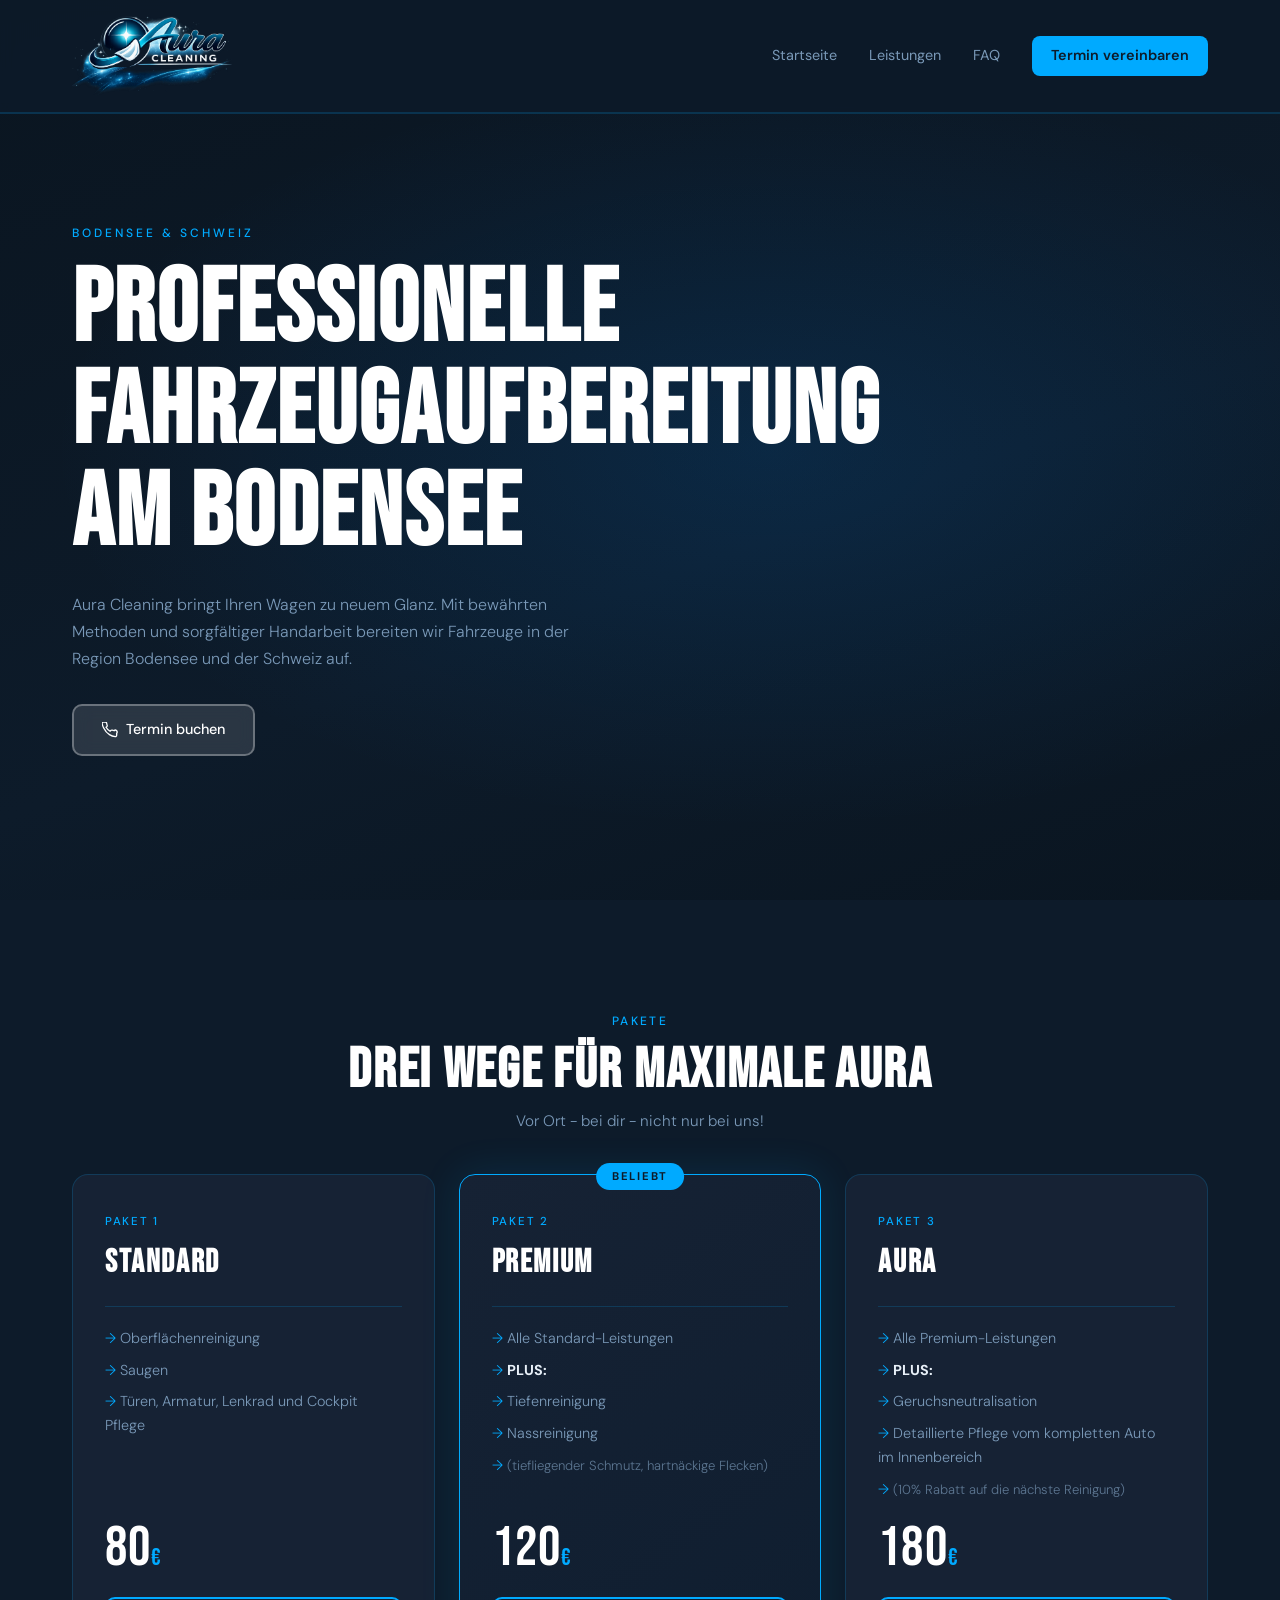
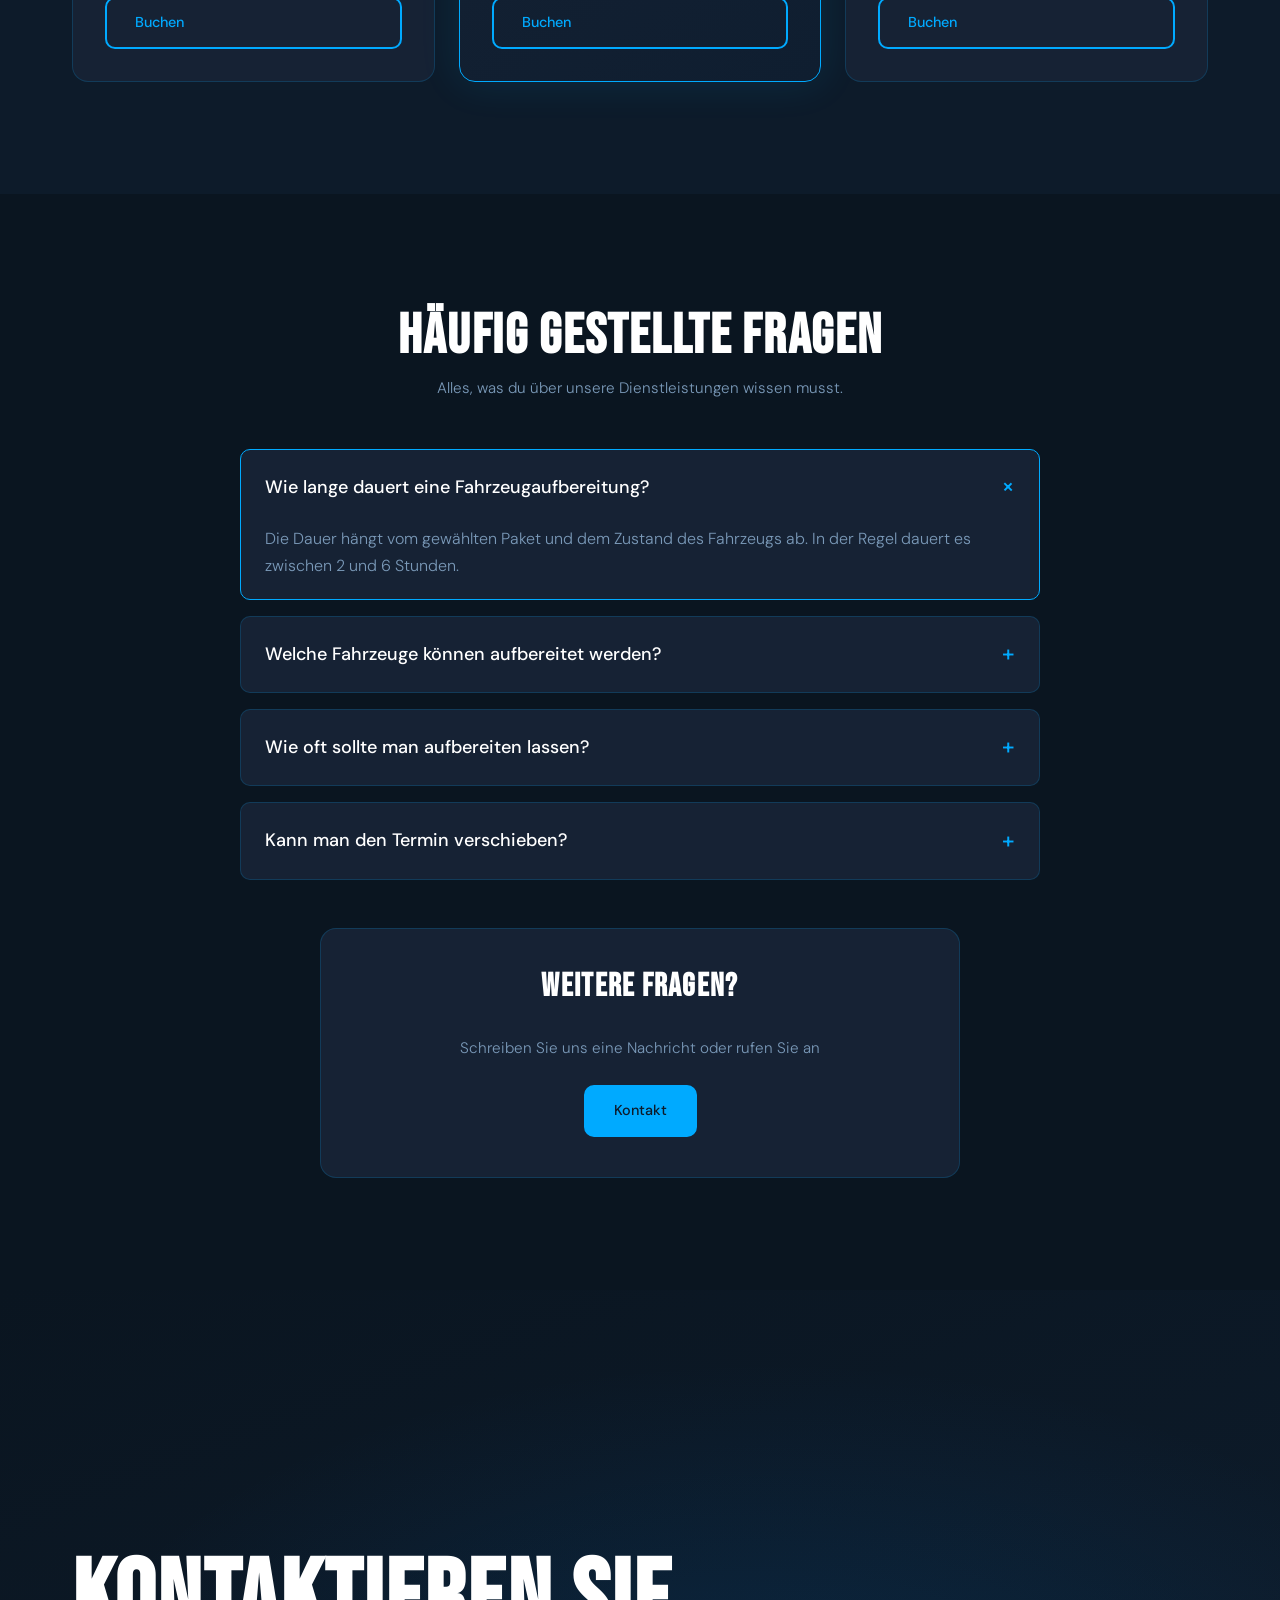
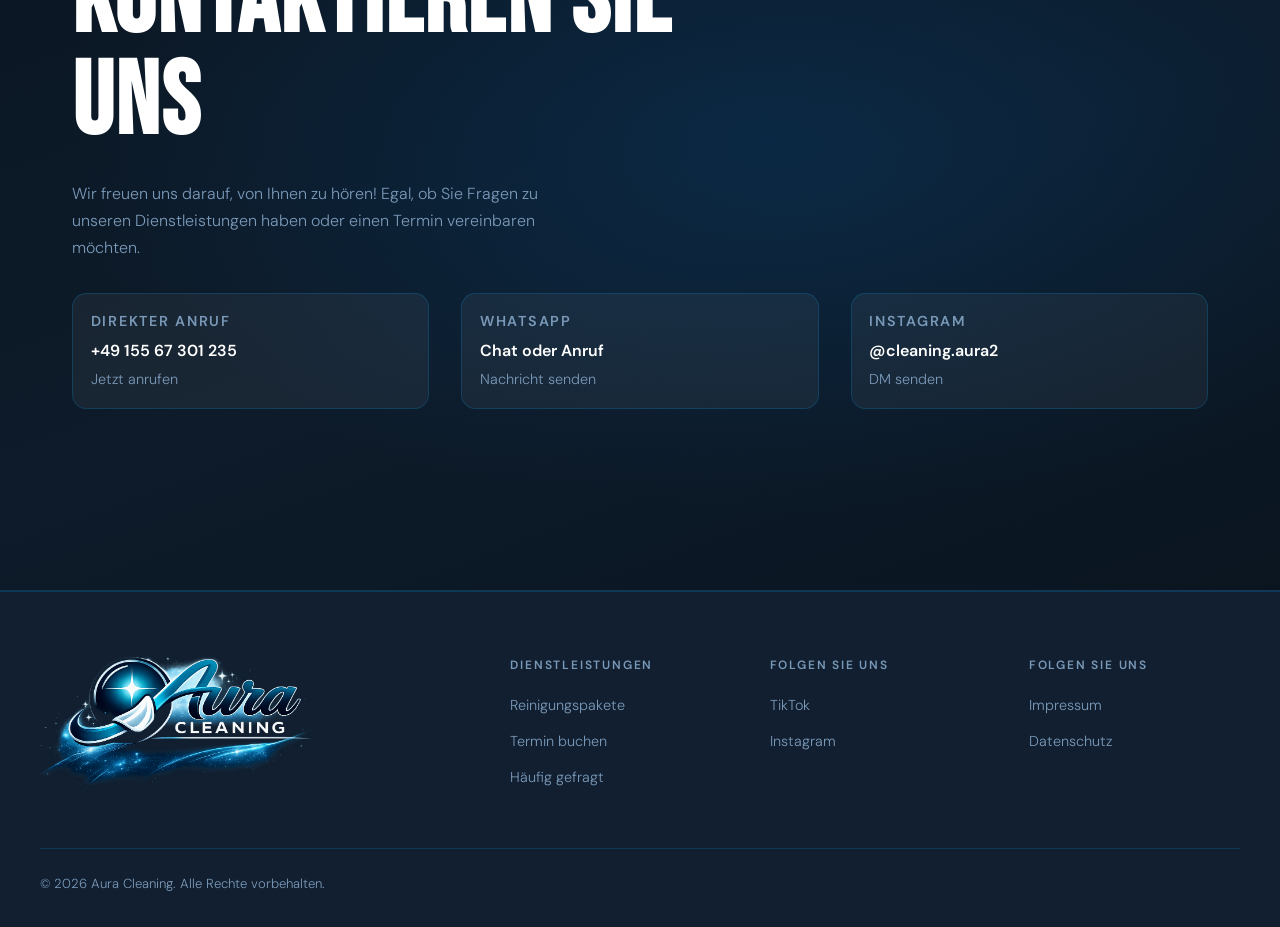
==== projects/AuraCleaning/index.html @ dc8e71f4 "docs: Aura Cleaning als fertiges Projekt unter projects einordnen" ====
<!DOCTYPE html>
<html lang="en">

<head>
    <meta charset="UTF-8">
    <meta name="viewport" content="width=device-width, initial-scale=1.0">
    <title>Aura Cleaning - Fahrzeugaufbereitung am Bodensee</title>
    <link rel="stylesheet" href="styles.css">
    <link href="https://fonts.googleapis.com/css2?family=Bebas+Neue&family=DM+Sans:wght@300;400;500;600&display=swap"
        rel="stylesheet" />
</head>

<body>
    <!-- ───────────── NAVIGATION ───────────── -->
    <header class="nav">
        <div class="nav-inner">
            <a href="index.html" class="nav-logo" aria-label="Zur Startseite">
                <img src="images/auraFinalLogo.png" alt="Aura-logo" class="nav-logo-image">
            </a>
            <div class="nav-menu">
                <input type="checkbox" id="nav-toggle" class="nav-toggle-checkbox"
                    aria-label="Navigation öffnen oder schließen">
                <label for="nav-toggle" class="nav-toggle">
                    <span class="nav-toggle-text">Menü</span>
                    <span class="nav-toggle-icon" aria-hidden="true"></span>
                </label>
                <nav class="nav-links" aria-label="Hauptnavigation">
                    <a href="#home">Startseite</a>
                    <a href="#pakete">Leistungen</a>
                    <a href="#faq">FAQ</a>
                    <!-- CTA = Call to Action -->
                    <a href="#kontaktLinks" class="nav-cta">Termin vereinbaren</a>
                </nav>
            </div>
        </div>
    </header>


    <!-- ───────────── HERO ───────────── -->
    <section class="hero" id="home">
        <div class="hero-content">
            <p class="hero-label">Bodensee &amp; Schweiz</p>
            <h1 class="hero-title">Professionelle<br>Fahrzeugaufbereitung<br>am Bodensee</h1>
            <p class="hero-sub">Aura Cleaning bringt Ihren Wagen zu neuem Glanz. Mit bewährten Methoden und sorgfältiger
                Handarbeit bereiten wir Fahrzeuge in der Region Bodensee und der Schweiz auf.</p>
            <a href="#kontaktLinks" class="btn btn--light">
                <svg width="16" height="16" viewBox="0 0 24 24" fill="none" stroke="currentColor" stroke-width="2">
                    <path
                        d="M22 16.92v3a2 2 0 01-2.18 2 19.79 19.79 0 01-8.63-3.07A19.5 19.5 0 013.07 9.8a19.79 19.79 0 01-3.07-8.67A2 2 0 012 .18h3a2 2 0 012 1.72c.127.96.361 1.903.7 2.81a2 2 0 01-.45 2.11L6.09 7.91a16 16 0 006 6l1.09-1.09a2 2 0 012.11-.45c.907.339 1.85.573 2.81.7A2 2 0 0122 16.92z" />
                </svg>
                Termin buchen</a>
        </div>
    </section>


    <!-- ───────────── PAKETE ───────────── -->
    <section class="pakete" id="pakete">
        <div class="section-label">Pakete</div>
        <h2 class="section-title">Drei Wege für maximale Aura</h2>
        <p class="section-sub">Vor Ort - bei dir - nicht nur bei uns!</p>

        <!-- Pakete Grid -->
        <div class="pakete-grid">

            <!-- Standard Paket -->
            <div class="paket paket-standard">
                <div class="paket-header">
                    <span class="paket-num">Paket 1</span>
                    <h3 class="paket-name">Standard</h3>
                </div>
                <ul class="paket-list">
                    <li>Oberflächenreinigung</li>
                    <li>Saugen</li>
                    <li>Türen, Armatur, Lenkrad und Cockpit Pflege</li>
                </ul>
                <div class="paket-price">80<span>€</span></div>
                <a href="#kontaktLinks" class="btn btn--outline">Buchen</a>
            </div>

            <!-- Premium Paket -->
            <div class="paket paket-premium paket--beliebt">
                <div class="paket-header">
                    <div class="paket-badge">Beliebt</div>
                    <span class="paket-num">Paket 2</span>
                    <h3 class="paket-name">Premium</h3>
                </div>
                <ul class="paket-list">
                    <li>Alle Standard-Leistungen</li>
                    <li><strong>PLUS:</strong></li>
                    <li>Tiefenreinigung</li>
                    <li>Nassreinigung</li>
                    <li><em>(tiefliegender Schmutz, hartnäckige Flecken)</em></li>
                </ul>
                <div class="paket-price">120<span>€</span></div>
                <a href="#kontaktLinks" class="btn btn--outline">Buchen</a>
            </div>

            <!-- Aura Paket -->
            <div class="paket paket-aura">
                <div class="paket-header">
                    <span class="paket-num">Paket 3</span>
                    <h3 class="paket-name">Aura</h3>
                </div>
                <ul class="paket-list">
                    <li>Alle Premium-Leistungen</li>
                    <li><strong>PLUS:</strong></li>
                    <li>Geruchsneutralisation</li>
                    <li>Detaillierte Pflege vom kompletten Auto im Innenbereich</li>
                    <li><em>(10% Rabatt auf die nächste Reinigung)</em></li>
                </ul>
                <div class="paket-price">180<span>€</span></div>
                <a href="#kontaktLinks" class="btn btn--outline">Buchen</a>
            </div>
        </div>
    </section>


    <!-- ───────────── FAQ ───────────── -->
    <section class="faq" id="faq">
        <h2 class="section-title">Häufig gestellte Fragen</h2>
        <p class="section-sub">Alles, was du über unsere Dienstleistungen wissen musst.</p>

        <div class="faq-list">

            <!-- FAQ Items -->
            <details class="faq-item" open>
                <summary class="faq-question">Wie lange dauert eine Fahrzeugaufbereitung?
                    <span class="faq-icon">+</span>
                </summary>
                <p class="faq-answer">Die Dauer hängt vom gewählten Paket und dem Zustand des Fahrzeugs ab. In der Regel
                    dauert es zwischen 2 und 6 Stunden.</p>
            </details>

            <details class="faq-item">
                <summary class="faq-question">Welche Fahrzeuge können aufbereitet werden?
                    <span class="faq-icon">+</span>
                </summary>
                <p class="faq-answer">Aura Cleaning kann alle Arten von Fahrzeugen aufbereiten, darunter Pkw, SUVs und
                    leichten Transportern. Egal ob neu oder alt, jedes Fahrzeug wird mit gleicher Sorgfalt behandelt.
                </p>
            </details>

            <details class="faq-item">
                <summary class="faq-question">Wie oft sollte man aufbereiten lassen?
                    <span class="faq-icon">+</span>
                </summary>
                <p class="faq-answer">Das hängt von der Nutzung und den Umweltbedingungen ab. Viele Kunden lassen ihr
                    Fahrzeug einmal im Jahr aufbereiten. Wir beraten Sie gerne.</p>
            </details>

            <details class="faq-item">
                <summary class="faq-question">Kann man den Termin verschieben?
                    <span class="faq-icon">+</span>
                </summary>
                <p class="faq-answer">Ja, Sie können den Termin bis zu 48 Stunden vorher verschieben. Bitte kontaktieren
                    Sie uns rechtzeitig, um gemeinsam einen neuen Termin zu vereinbaren.</p>
            </details>
        </div>


        <!-- ───────────── Fragen ───────────── -->
        <div class="faq-contact" id="Fragen">
            <h3 class="section-title">Weitere Fragen? </h3>
            <p class="section-sub">Schreiben Sie uns eine Nachricht oder rufen Sie an</p>
            <a href="#kontaktLinks" class="btn btn--primary">Kontakt</a>
        </div>
    </section>



    <!-- ───────────── Kontakt ───────────── -->
    <section class="hero" id="kontaktLinks">
        <div class="hero-content">
            <h1 class="hero-title">Kontaktieren Sie uns</h1>
            <p class="hero-sub">Wir freuen uns darauf, von Ihnen zu hören! Egal, ob Sie Fragen zu unseren
                Dienstleistungen haben oder einen Termin vereinbaren möchten.</p>

            <div class="kontakt-links">
                <a href="tel:+4915567301235" class="kontakt-link-card">
                    <span class="kontakt-link-label">Direkter Anruf</span>
                    <strong>+49 155 67 301 235 </strong>
                    <span>Jetzt anrufen</span>
                </a>

                <a href="https://wa.me/4915567301235?text=Hallo,%20ich%20interessiere%20mich%20für%20eine%20Aufbereitung"
                    class="kontakt-link-card" target="_blank" rel="noopener noreferrer">
                    <span class="kontakt-link-label">WhatsApp</span>
                    <strong>Chat oder Anruf</strong>
                    <span>Nachricht senden</span>
                </a>

                <a href="https://www.instagram.com/cleaning.aura2/" class="kontakt-link-card" target="_blank"
                    rel="noopener noreferrer">
                    <span class="kontakt-link-label">Instagram</span>
                    <strong>@cleaning.aura2</strong>
                    <span>DM senden</span>
                </a>
            </div>
        </div>
    </section>




    <!-- ───────────── FOOTER ───────────── -->
    <footer class="footer">
        <div class="footer-content">

            <div class="footer-logo">
                <a href="index.html" class="nav-logo" aria-label="Zur Startseite">
                    <img src="images/auraFinalLogo.png" alt="Aura-logo" class="footer-logo-image">
                </a>
            </div>

            <div class="footer-column">
                <h4>Dienstleistungen</h4>
                <ul>
                    <li><a href="index.html#pakete">Reinigungspakete</a></li>
                    <li><a href="#kontaktLinks">Termin buchen</a></li>
                    <li><a href="index.html#faq">Häufig gefragt</a></li>
                </ul>
            </div>

            <div class="footer-column">
                <h4>Folgen Sie uns</h4>
                <ul>
                    <li><a href="https://www.tiktok.com/@cleaning.aura" target="_blank"
                            rel="noopener noreferrer">TikTok</a>
                    </li>
                    <li><a href="https://www.instagram.com/cleaning.aura2/" target="_blank"
                            rel="noopener noreferrer">Instagram</a></li>
                </ul>
            </div>

            <div class="footer-column">
                <h4>Folgen Sie uns</h4>
                <ul>
                    <li><a href="impressum.html">Impressum</a>
                    </li>
                    <li><a href="datenschutz.html">Datenschutz</a>
                    </li>
                </ul>
            </div>


        </div>
        <div class="footer-bottom">
            <p>&copy; 2026 Aura Cleaning. Alle Rechte vorbehalten.</p>
        </div>

    </footer>
</body>

</html>
---- projects/AuraCleaning/styles.css ----
/* -------- Variablen -------- */
/* - "--" steht für "Custom Property" */
:root {
    --bg: #0d1b2a;
    --bg-2: #111f30;
    --bg-3: #0a1520;
    --surface: #162234;
    --border: rgba(0, 170, 255, 0.18);
    --accent: #00aaff;
    --accent-2: #0077cc;
    --text: #e8f0f8;
    --text-muted: #7a99b8;
    --white: #ffffff;
    --font-disp: 'Bebas Neue', sans-serif;
    --font-body: 'DM Sans', sans-serif;
    --radius: 10px;
    --transition: 0.25s ease;
}



/* -------- Reset -------- */
/* entfernt browserinterne Standardformatierungen für einheitliche Darstellung */
*,
*::before,
*::after {
    box-sizing: border-box;
    margin: 0;
    padding: 0;
}

/* Smooth Scroll bei Anchor-Links */
html {
    scroll-behavior: smooth;
}

body {
    font-family: var(--font-body);
    background-color: var(--bg);
    color: var(--text);
    font-weight: 300;
    line-height: 1.65;
    -webkit-font-smoothing: antialiased;
}

/* Links sehen normal aus */
a {
    color: inherit;
    text-decoration: none;
}

/* Listen ohne Aufzählungszeichen */
ul {
    list-style: none;
}



/* -------- Shared Helpers -------- */
.section-label {
    font-family: var(--font-body);
    font-size: 0.75rem;
    font-weight: 500;
    letter-spacing: 0.2em;
    text-transform: uppercase;
    color: var(--accent);
    text-align: center;
    margin-bottom: 0.5rem;
}

.section-title {
    font-family: var(--font-disp);
    font-size: clamp(2rem, 5vw, 3.5rem);
    letter-spacing: 0.03em;
    text-align: center;
    color: var(--white);
    line-height: 1.1;
}

.section-sub {
    text-align: center;
    color: var(--text-muted);
    margin-top: 0.5rem;
    font-size: 0.95rem;
}

/* ─── Buttons ─── */
.btn {
    display: inline-flex;
    align-items: center;
    gap: 0.5rem;
    padding: 0.75rem 1.75rem;
    border-radius: var(--radius);
    font-family: var(--font-body);
    font-size: 0.9rem;
    font-weight: 500;
    cursor: pointer;
    transition: all var(--transition);
    border: 2px solid transparent;
}

.btn--primary {
    background: var(--accent);
    color: var(--bg);
    border-color: var(--accent);
}

.btn--primary:hover {
    background: #33bbff;
    border-color: #33bbff;
    transform: translateY(-2px);
    box-shadow: 0 8px 24px rgba(0, 170, 255, 0.3);
}

.btn--outline {
    background: transparent;
    color: var(--accent);
    border-color: var(--accent);
}

.btn--outline:hover {
    background: rgba(0, 170, 255, 0.1);
    transform: translateY(-2px);
}

.btn--light {
    background: rgba(255, 255, 255, 0.12);
    color: var(--white);
    border-color: rgba(255, 255, 255, 0.3);
    backdrop-filter: blur(8px);
}

.btn--light:hover {
    background: rgba(255, 255, 255, 0.22);
    transform: translateY(-2px);
}

/* Logo */
.nav-logo {
    display: inline-block;
    /* verhindert unnötig große Fläche */
    padding: 0;
    /* entfernt extra Klickbereich */
    margin: 0;
}

.nav-logo-image {
    height: 5rem;
    width: auto;
    display: block;
    margin: 0;
    padding: 0;
}

/* ─── Navigation ─── */
.nav {
    position: fixed;
    top: 0;
    left: 0;
    right: 0;
    z-index: 100;
    background: rgba(13, 27, 42, 0.85);
    backdrop-filter: blur(0.35rem);
    border-bottom: 0.125rem solid var(--border);
}

.nav-inner {
    max-width: 75rem;
    margin: 0 auto;
    padding: 1rem 2rem;
    display: flex;
    align-items: center;
    justify-content: space-between;
}



/* Navigation - Dropdown Menü */
.nav-menu {
    position: relative;
}

.nav-toggle-checkbox {
    position: absolute;
    opacity: 0;
    pointer-events: none;
}

.nav-toggle {
    display: none;
    align-items: center;
    gap: 0.75rem;
    list-style: none;
    cursor: pointer;
    user-select: none;
    color: var(--white);
    padding: 0.65rem 0.9rem;
    border: 1px solid var(--border);
    border-radius: 0.6rem;
    background: rgba(255, 255, 255, 0.04);
}

.nav-toggle-icon {
    width: 1.1rem;
    height: 0.8rem;
    display: inline-block;
    position: relative;
}

.nav-toggle-icon::before,
.nav-toggle-icon::after {
    content: "";
    position: absolute;
    left: 0;
    width: 100%;
    height: 2px;
    background: currentColor;
    border-radius: 999px;
    transition: transform var(--transition), top var(--transition), bottom var(--transition), opacity var(--transition);
}

.nav-toggle-icon::before {
    top: 0;
}

.nav-toggle-icon::after {
    bottom: 0;
}

.nav-toggle-checkbox:checked+.nav-toggle .nav-toggle-icon::before {
    top: 50%;
    transform: translateY(-50%) rotate(45deg);
}

.nav-toggle-checkbox:checked+.nav-toggle .nav-toggle-icon::after {
    bottom: auto;
    top: 50%;
    transform: translateY(-50%) rotate(-45deg);
}

.nav-links {
    display: flex;
    align-items: center;
    gap: 2rem;
}

.nav-links a {
    font-size: 0.9rem;
    font-weight: 400;
    color: var(--text-muted);
    transition: color var(--transition);
}

.nav-links a:hover {
    color: var(--white);
}

/* Call-to-Action Button in der Navigation */
/* !important überschreibt andere Styles */
.nav-cta {
    background: var(--accent) !important;
    color: var(--bg) !important;
    padding: 0.5rem 1.2rem;
    border-radius: 0.5rem;
    font-weight: 600 !important;
}

.nav-cta:hover {
    background: #33bbff !important;
    transform: translateY(-1px);
}



/* ─── Hero ─── */
.hero {
    position: relative;
    min-height: 100vh;
    display: flex;
    align-items: center;
    overflow: hidden;
    padding-top: 80px;
    background: radial-gradient(ellipse 80% 60% at 60% 50%, rgba(0, 120, 220, 0.15) 0%, transparent 70%),
        linear-gradient(160deg, #0a1520 0%, #0d1b2a 60%, #0a1520 100%);
}

/* z-Index steuert die Tiefe/Layout */
.hero-content {
    position: relative;
    z-index: 2;
    max-width: 75rem;
    margin: 0 auto;
    padding: 4rem 2rem;
    width: 100%;
}

.hero-label {
    font-size: 0.75rem;
    font-weight: 500;
    letter-spacing: 0.25em;
    text-transform: uppercase;
    color: var(--accent);
    margin-bottom: 1rem;
}

.hero-title {
    font-family: var(--font-disp);
    font-size: clamp(3rem, 8vw, 6.5rem);
    letter-spacing: 0.02em;
    line-height: 1;
    color: var(--white);
    margin-bottom: 1.5rem;
    max-width: 700px;
    animation: fadeUp 0.8s ease both;
}

.hero-sub {
    max-width: 520px;
    color: var(--text-muted);
    font-size: 1rem;
    line-height: 1.7;
    margin-bottom: 2rem;
    animation: fadeUp 0.8s 0.15s ease both;
}

.hero-content .btn {
    animation: fadeUp 0.8s 0.3s ease both;
}


/* Kontakt Section */
.kontakt-links {
    margin-top: 2rem;
    display: grid;
    grid-template-columns: repeat(3, minmax(0, 1fr));
    gap: 2rem;
    max-width: 75rem;
    margin: 0 auto;
}

.kontakt-link-card {
    background: rgba(255, 255, 255, 0.05);
    border: 1px solid var(--border);
    border-radius: 0.9rem;
    padding: 1rem 1.1rem;
    display: flex;
    flex-direction: column;
    gap: 0.25rem;
    transition: transform var(--transition), border-color var(--transition), background var(--transition);
}

.kontakt-link-card:hover {
    transform: translateY(-2px);
    border-color: rgba(0, 170, 255, 0.45);
    background: rgba(0, 170, 255, 0.08);
}

.kontakt-link-label {
    font-size: 0.72rem;
    letter-spacing: 0.12em;
    text-transform: uppercase;
    color: var(--accent);
    font-weight: 600;
}

.kontakt-link-card strong {
    color: var(--white);
    font-size: 1rem;
    font-weight: 600;
}

.kontakt-link-card span {
    color: var(--text-muted);
    font-size: 0.9rem;
}

/* Animationen */
@keyframes fadeUp {
    from {
        opacity: 0;
        transform: translateY(24px);
    }

    to {
        opacity: 1;
        transform: translateY(0);
    }
}

/* ─── Pakete ─── */
.pakete {
    padding: 7rem 2rem;
    max-width: 75rem;
    margin: 0 auto;
}

.pakete .section-sub {
    margin-bottom: 2.5rem;
}

.pakete-grid {
    display: grid;
    grid-template-columns: repeat(auto-fit, minmax(16rem, 1fr));
    gap: 1.5rem;
}

.paket {
    background: var(--surface);
    border: 1px solid var(--border);
    border-radius: 16px;
    padding: 2rem;
    display: flex;
    flex-direction: column;
    gap: 1.25rem;
    position: relative;
    transition: transform var(--transition), box-shadow var(--transition);
}

.paket:hover {
    transform: translateY(-6px);
    box-shadow: 0 20px 48px rgba(0, 0, 0, 0.3);
}

.paket--beliebt {
    border-color: var(--accent);
    background: linear-gradient(145deg, #162234, #0f1e30);
    box-shadow: 0 0 40px rgba(0, 170, 255, 0.12);
}


/* Schauen ob nötig */
.paket-badge {
    position: absolute;
    top: -12px;
    left: 50%;
    transform: translateX(-50%);
    background: var(--accent);
    color: var(--bg);
    font-size: 0.7rem;
    font-weight: 700;
    letter-spacing: 0.15em;
    text-transform: uppercase;
    padding: 0.25rem 1rem;
    border-radius: 20px;
}

.paket-header {
    border-bottom: 1px solid var(--border);
    padding-bottom: 1rem;
}

.paket-num {
    font-size: 0.72rem;
    font-weight: 500;
    letter-spacing: 0.15em;
    text-transform: uppercase;
    color: var(--accent);
}

.paket-name {
    font-family: var(--font-disp);
    font-size: 2rem;
    letter-spacing: 0.05em;
    color: var(--white);
    margin-top: 0.2rem;
}

.paket-list {
    flex: 1;
    display: flex;
    flex-direction: column;
    gap: 0.5rem;
    font-size: 0.9rem;
    color: var(--text-muted);
}

/* Pfeil statt Punkt */
.paket-list li::before {
    content: '→ ';
    color: var(--accent);
    font-size: 1em;
}

/* strong markierte Wörter dick */
.paket-list strong {
    color: var(--text);
}

/* em markierte Wörter kursiv */
.paket-list em {
    font-size: 0.82rem;
    opacity: 0.7;
    font-style: normal;
}

/* Der Preis */
.paket-price {
    font-family: var(--font-disp);
    font-size: 3.5rem;
    letter-spacing: 0.02em;
    color: var(--white);
    line-height: 1;
}

/* klein neben dem Preis */
.paket-price span {
    font-size: 1.5rem;
    color: var(--accent);
}




/* ─── FAQ ─── */
.faq {
    background: var(--bg-3);
    padding: 7rem 2rem;
}

.faq .section-title,
.faq .section-sub {
    margin-bottom: 0;
}

.faq-list {
    max-width: 50rem;
    margin: 3rem auto 0;
    display: flex;
    flex-direction: column;
    gap: 1rem;
}

.faq-item {
    background: var(--surface);
    border: 0.11rem solid var(--border);
    border-radius: var(--radius);
    overflow: hidden;
    transition: border-color var(--transition);
}

.faq-item[open][open] {
    border-color: var(--accent);
}

.faq-question {
    display: flex;
    justify-content: space-between;
    align-items: center;
    padding: 1.2rem 1.5rem;
    cursor: pointer;
    list-style: none;
    font-weight: 500;
    color: var(--white);
    font-size: 1.125rem;
    transition: color var(--transition);
    user-select: none;
}

.faq-question:hover {
    color: var(--accent);
}

.faq-icon {
    font-size: 1.4rem;
    color: var(--accent);
    transition: transform var(--transition);
    flex-shrink: 0;
    margin-left: 1rem;
}

.faq-item[open] .faq-icon {
    transform: rotate(45deg);
}

.faq-answer {
    padding: 0 1.5rem 1.2rem;
    color: var(--text-muted);
    font-size: 1rem;
    line-height: 1.7;
}

.faq-contact {
    max-width: 40rem;
    margin: 3rem auto 0;
    background: var(--surface);
    border: 1px solid var(--border);
    border-radius: 16px;
    padding: 2.5rem;
    text-align: center;
}

.faq-contact h3 {
    font-family: var(--font-disp);
    font-size: 2rem;
    letter-spacing: 0.04em;
    color: var(--white);
    margin-bottom: 0.5rem;
}

.faq-contact p {
    color: var(--text-muted);
    padding: 1.5rem;
    margin-bottom: 1.5rem;
    font-size: 0.95rem;
}

/* ─── Footer ─── */
.footer {
    background: var(--bg-2);
    border-top: 0.125rem solid var(--border);
    padding: 4rem 2rem 2rem;
}

.footer-content {
    left: 100%;
    max-width: 75rem;
    margin: 0 auto;
    display: grid;
    grid-template-columns: 2fr 1fr 1fr 1fr;
    gap: 3rem;
    padding-bottom: 3rem;
    border-bottom: 1px solid var(--border);
}

.footer-column h4 {
    font-family: var(--font-body);
    font-size: 0.75rem;
    font-weight: 600;
    letter-spacing: 0.15em;
    text-transform: uppercase;
    color: var(--text-muted);
    margin-bottom: 1rem;
}

.footer-column ul {
    display: flex;
    flex-direction: column;
    gap: 0.6rem;
}

.footer-column ul a {
    font-size: 0.9rem;
    color: var(--text-muted);
    transition: color var(--transition);
}

.footer-column ul a:hover {
    color: var(--accent);
}

.footer-logo-image {
    height: 8.5rem;
    width: auto;
    display: block;
    margin: 0;
    padding: 0;
}

.footer-bottom {
    max-width: 75rem;
    margin: 1.5rem auto 0;
    display: flex;
    justify-content: space-between;
    align-items: center;
    flex-wrap: wrap;
    gap: 1rem;
}

.footer-bottom p {
    font-size: 0.82rem;
    color: var(--text-muted);
}

/* ─── Responsive ─── */
@media (max-width: 1024px) {
    .pakete-grid {
        grid-template-columns: 1fr;
        max-width: 460px;
        margin-left: auto;
        margin-right: auto;
    }

    .footer-content {
        grid-template-columns: 1fr 1fr;
    }
}

@media (max-width: 768px) {
    .nav-menu {
        margin-left: auto;
    }

    .nav-toggle {
        display: inline-flex;
    }

    .nav-links {
        display: none;
        position: absolute;
        top: calc(100% + 0.75rem);
        right: 0;
        flex-direction: column;
        align-items: stretch;
        gap: 0;
        min-width: min(18rem, calc(100vw - 2rem));
        padding: 0.75rem;
        border: 1px solid var(--border);
        border-radius: 0.9rem;
        background: rgba(13, 27, 42, 0.98);
        box-shadow: 0 20px 40px rgba(0, 0, 0, 0.28);
    }

    .nav-toggle-checkbox:checked~.nav-links {
        display: flex;
    }

    .nav-links a {
        padding: 0.8rem 0.9rem;
        border-radius: 0.55rem;
    }

    .nav-links a:hover {
        background: rgba(255, 255, 255, 0.05);
    }

    .hero-title {
        font-size: clamp(2.5rem, 12vw, 4rem);
    }

    /* kontakt.html */
    .kontakt-links {
        grid-template-columns: 1fr;
    }

    .footer-content {
        grid-template-columns: 1fr;
        gap: 2rem;
    }

    .footer-bottom {
        flex-direction: column;
        align-items: flex-start;
    }
}

@media (max-width: 480px) {

    .pakete,
    .faq {
        padding: 4rem 1.25rem;
    }

    .pakete .section-sub {
        margin-bottom: 2rem;
    }

    .paket {
        padding: 1.5rem;
    }
}
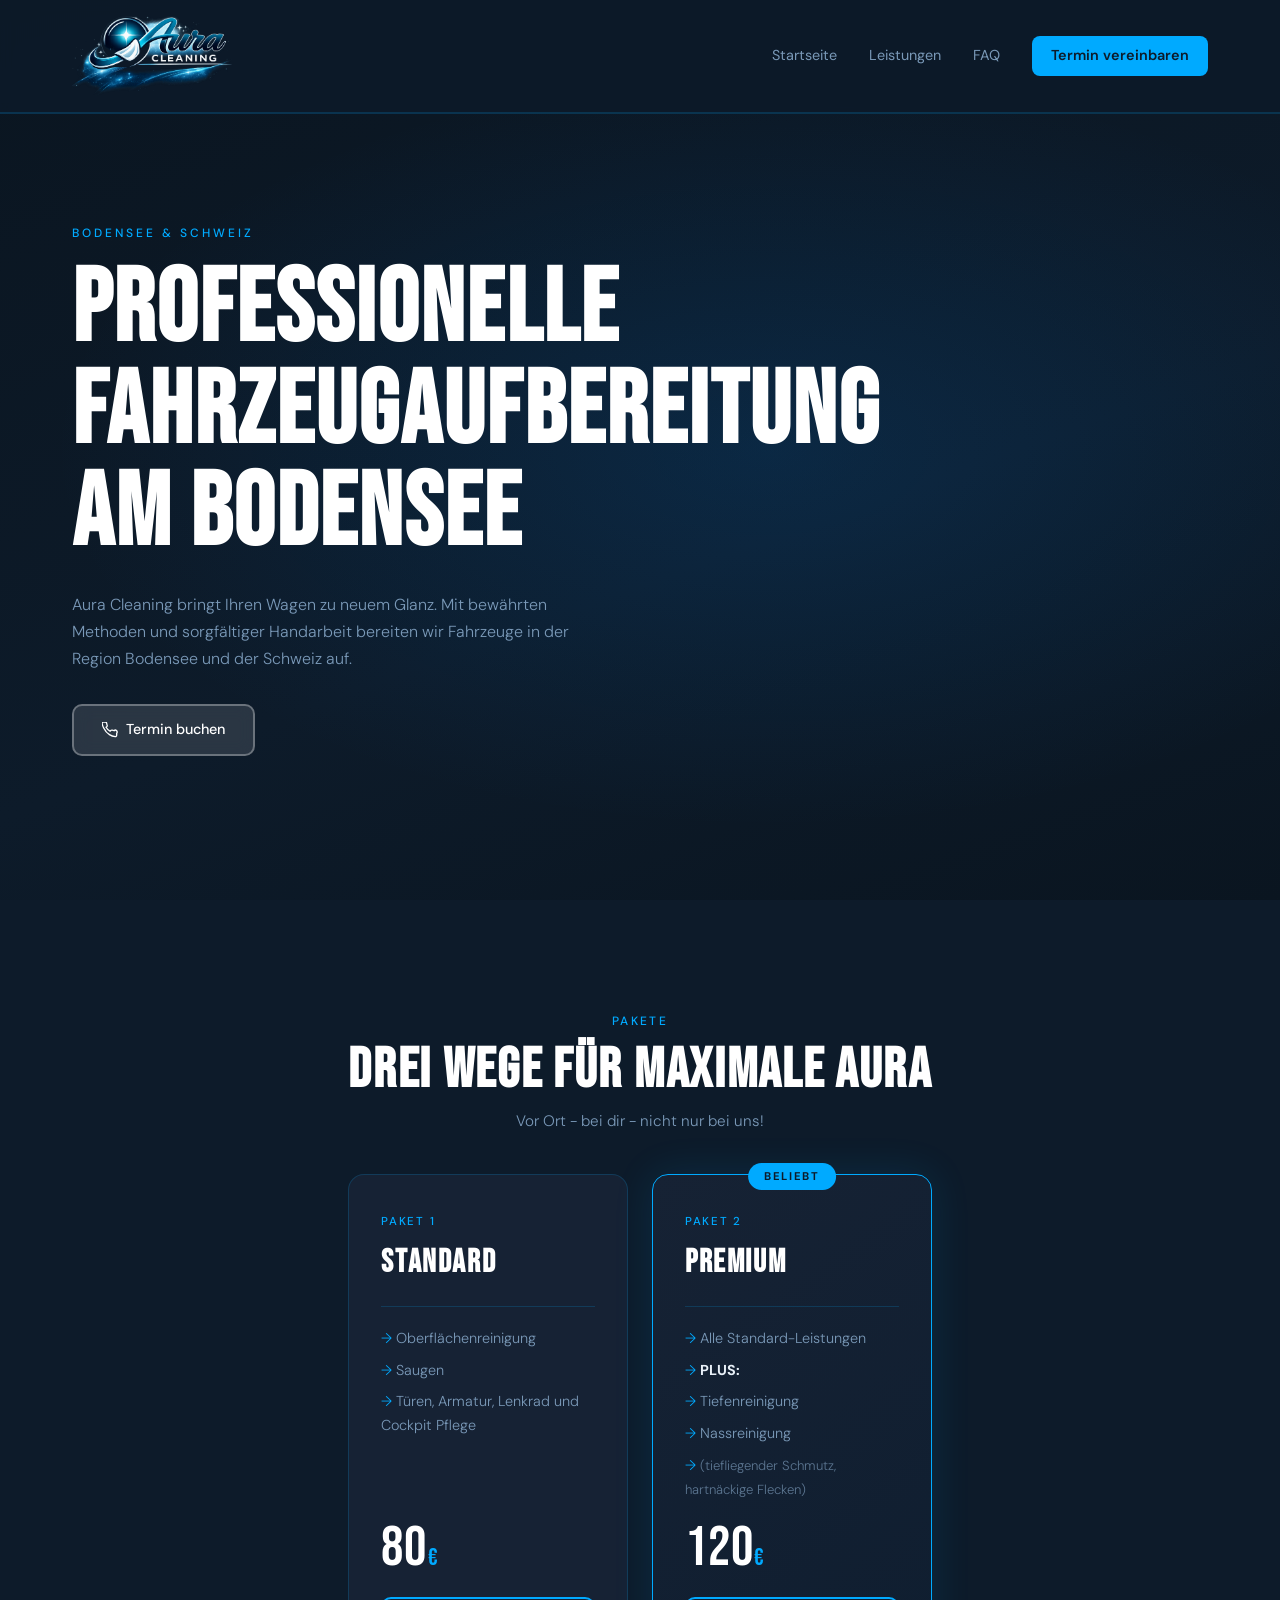
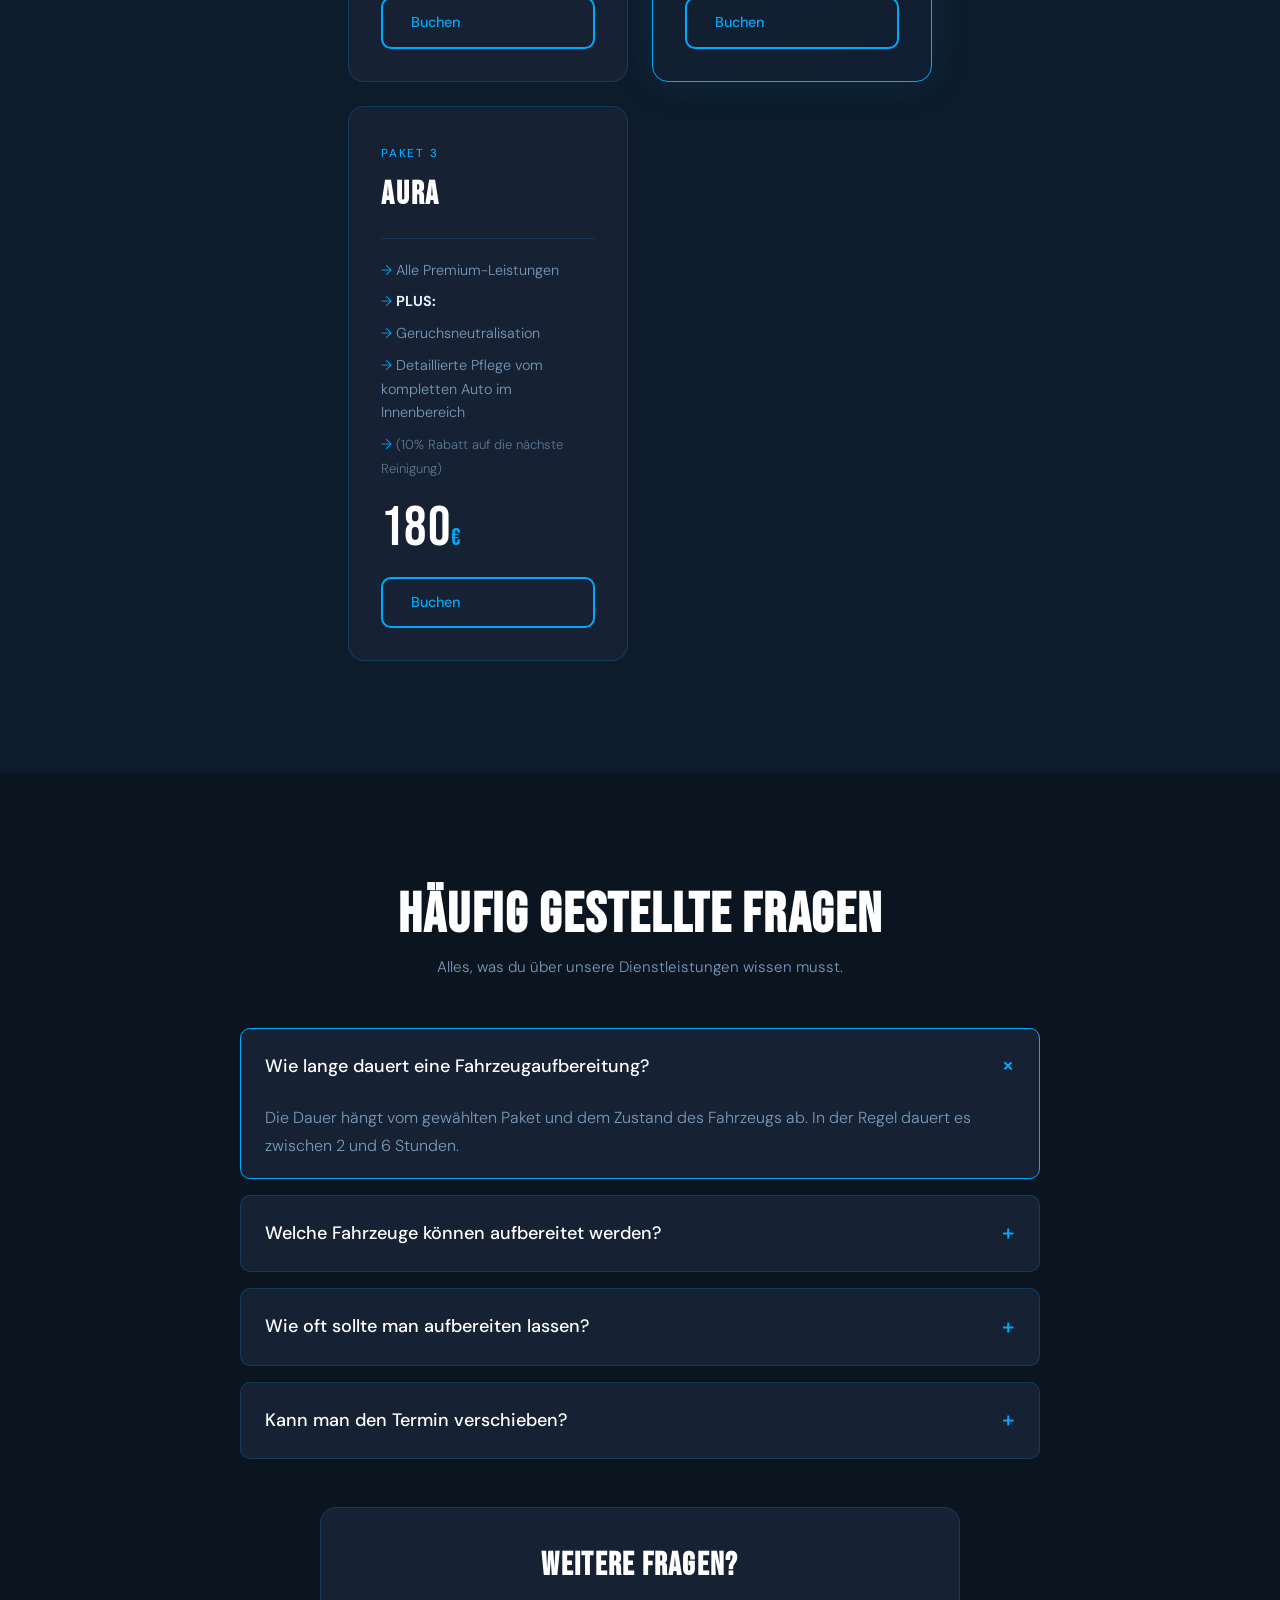
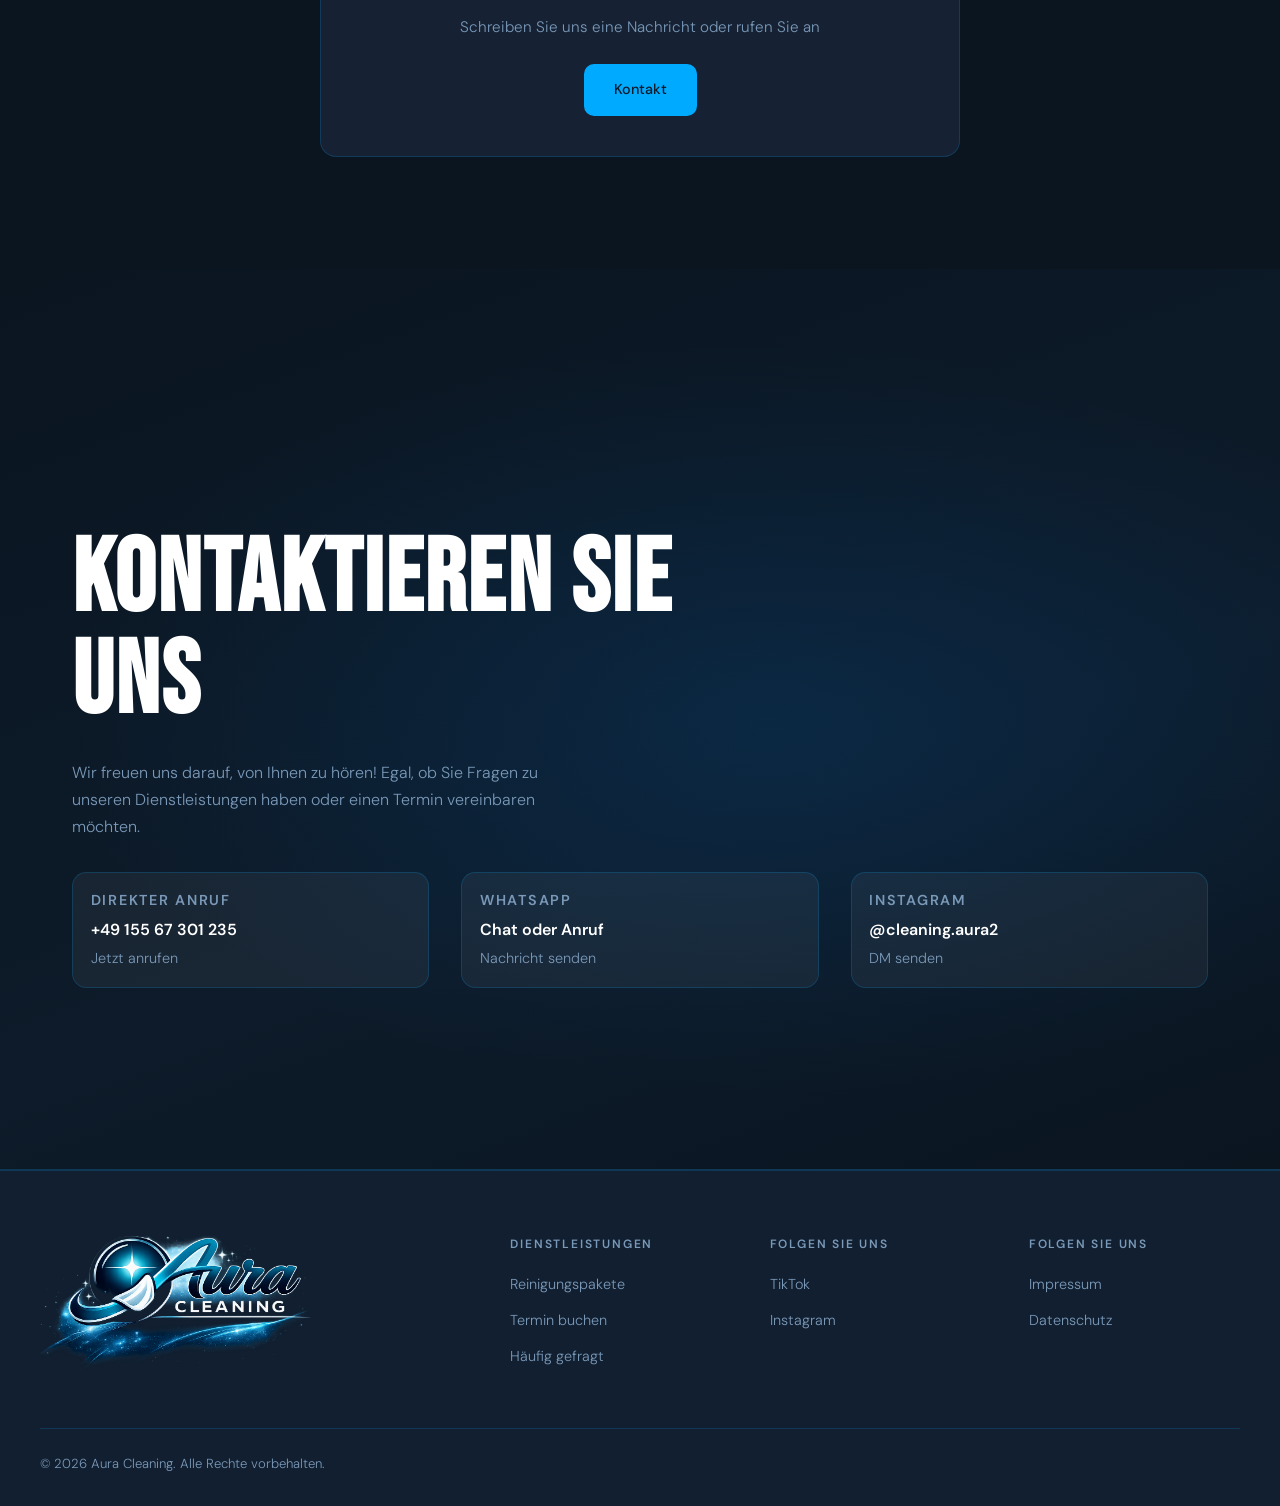
==== commit 501068b7: "unnötige Docs entfernt - Übersichtlichkeit - AuraCleaning leicht verbessert (Impressum und Datenschu" ====
--- a/projects/AuraCleaning/index.html
+++ b/projects/AuraCleaning/index.html
@@ -1,5 +1,5 @@
 <!DOCTYPE html>
-<html lang="en">
+<html lang="de">
 
 <head>
     <meta charset="UTF-8">
--- a/projects/AuraCleaning/styles.css
+++ b/projects/AuraCleaning/styles.css
@@ -35,6 +35,9 @@
 }
 
 body {
+    min-height: 100vh;
+    display: flex;
+    flex-direction: column;
     font-family: var(--font-body);
     background-color: var(--bg);
     color: var(--text);
@@ -606,6 +609,7 @@
 
 /* ─── Footer ─── */
 .footer {
+    margin-top: auto;
     background: var(--bg-2);
     border-top: 0.125rem solid var(--border);
     padding: 4rem 2rem 2rem;
@@ -757,4 +761,4 @@
     .paket {
         padding: 1.5rem;
     }
-}+}
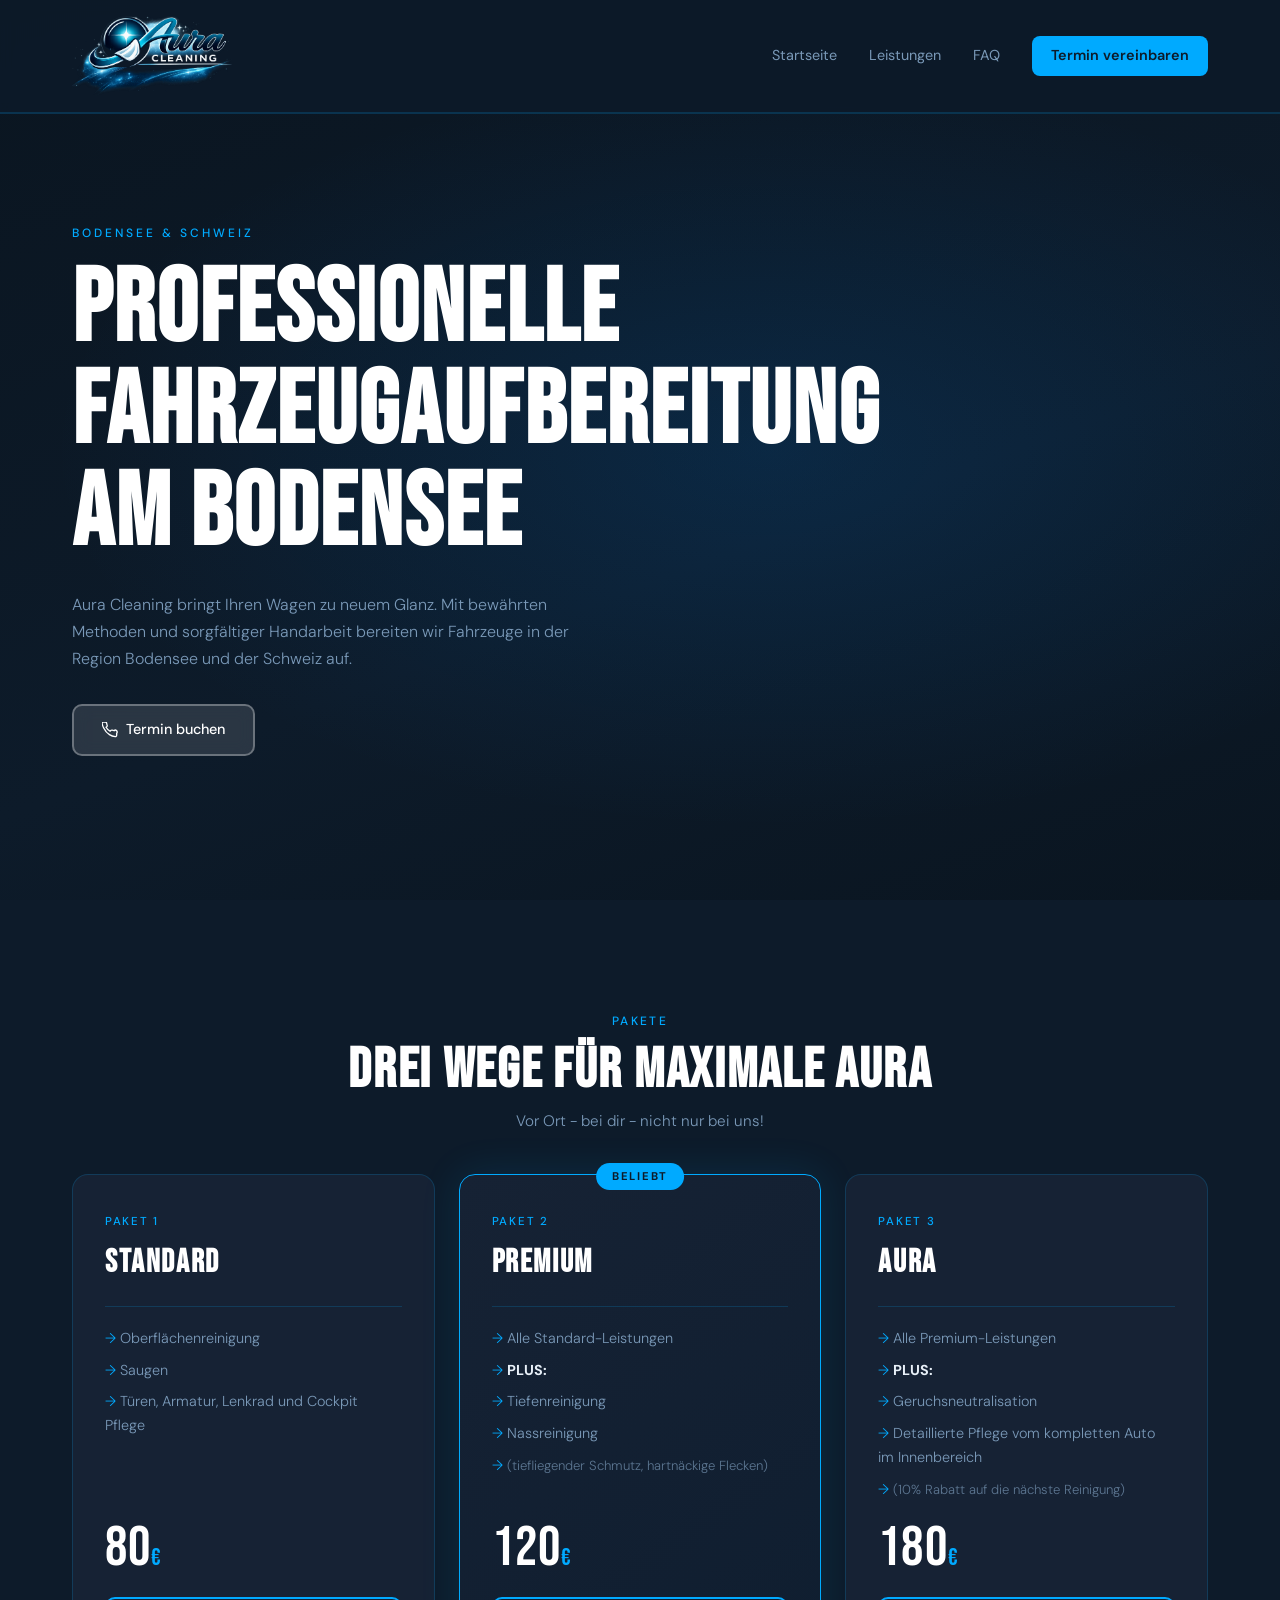
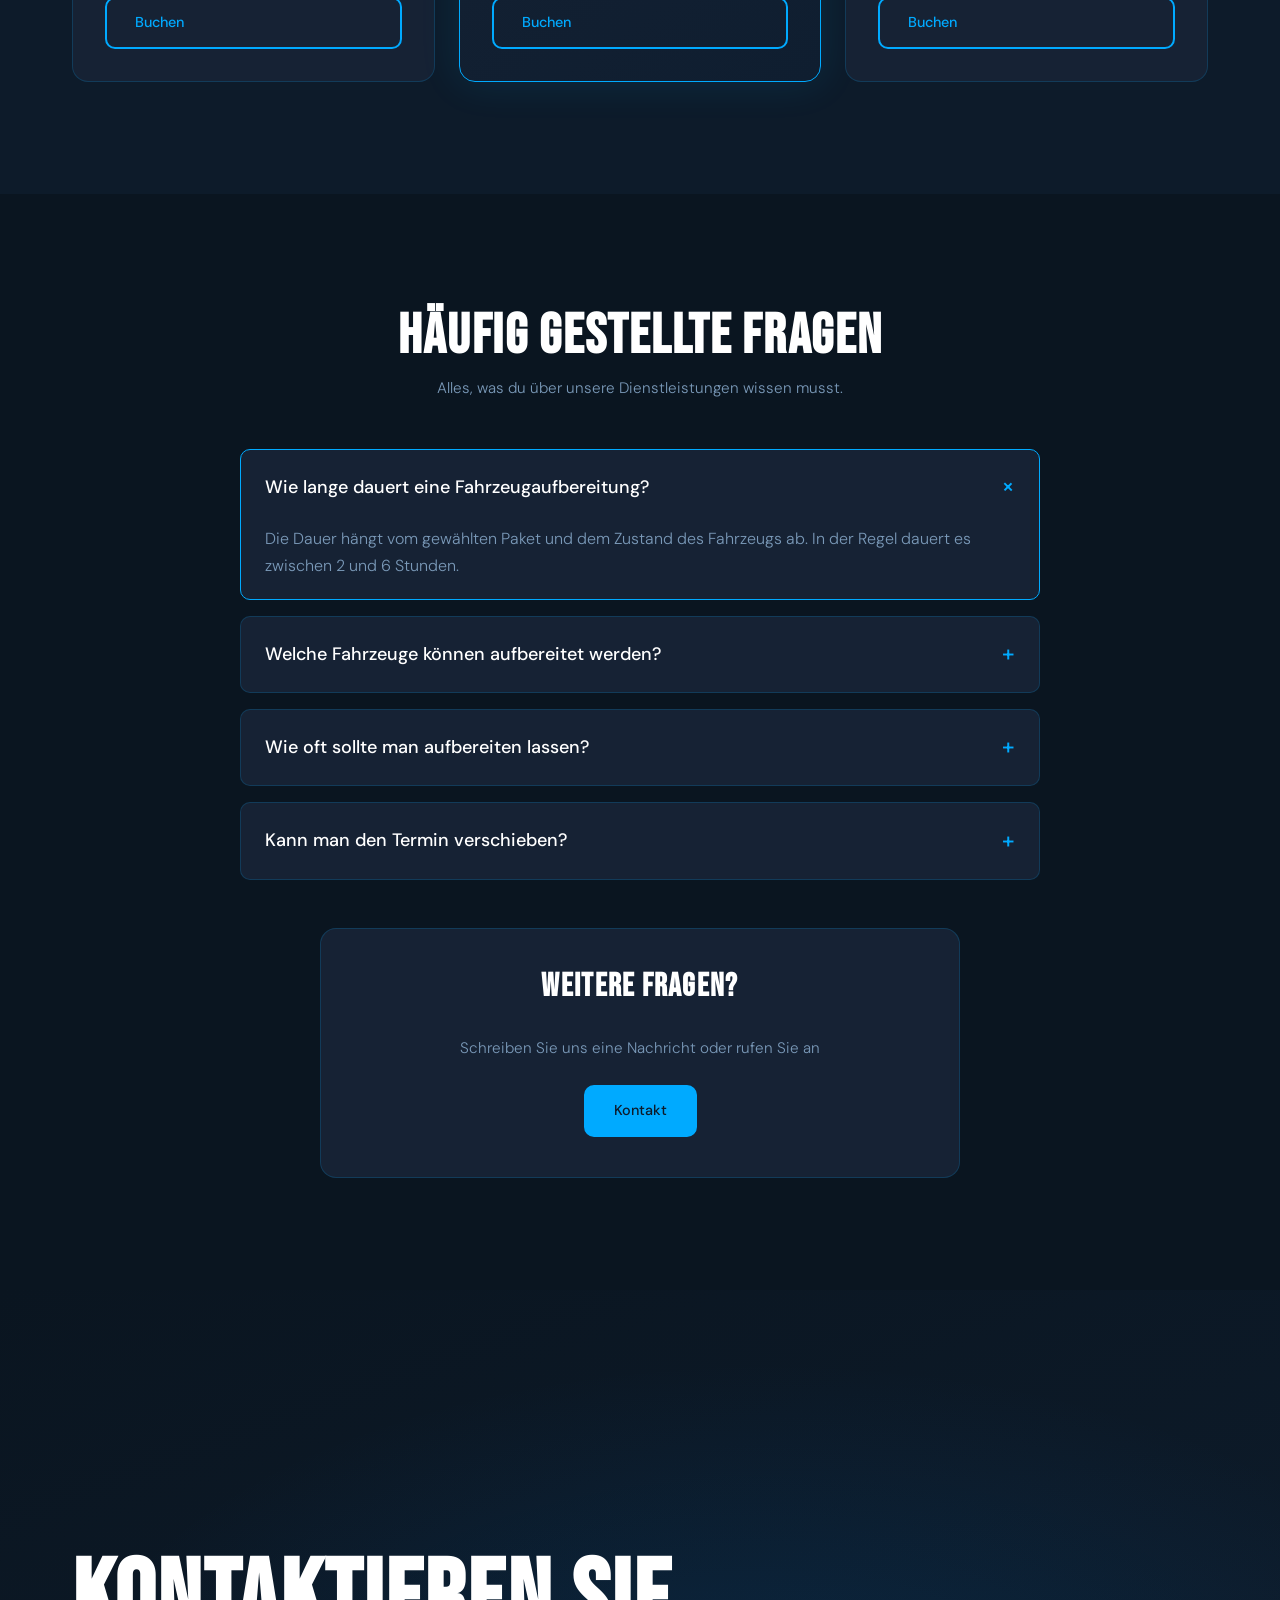
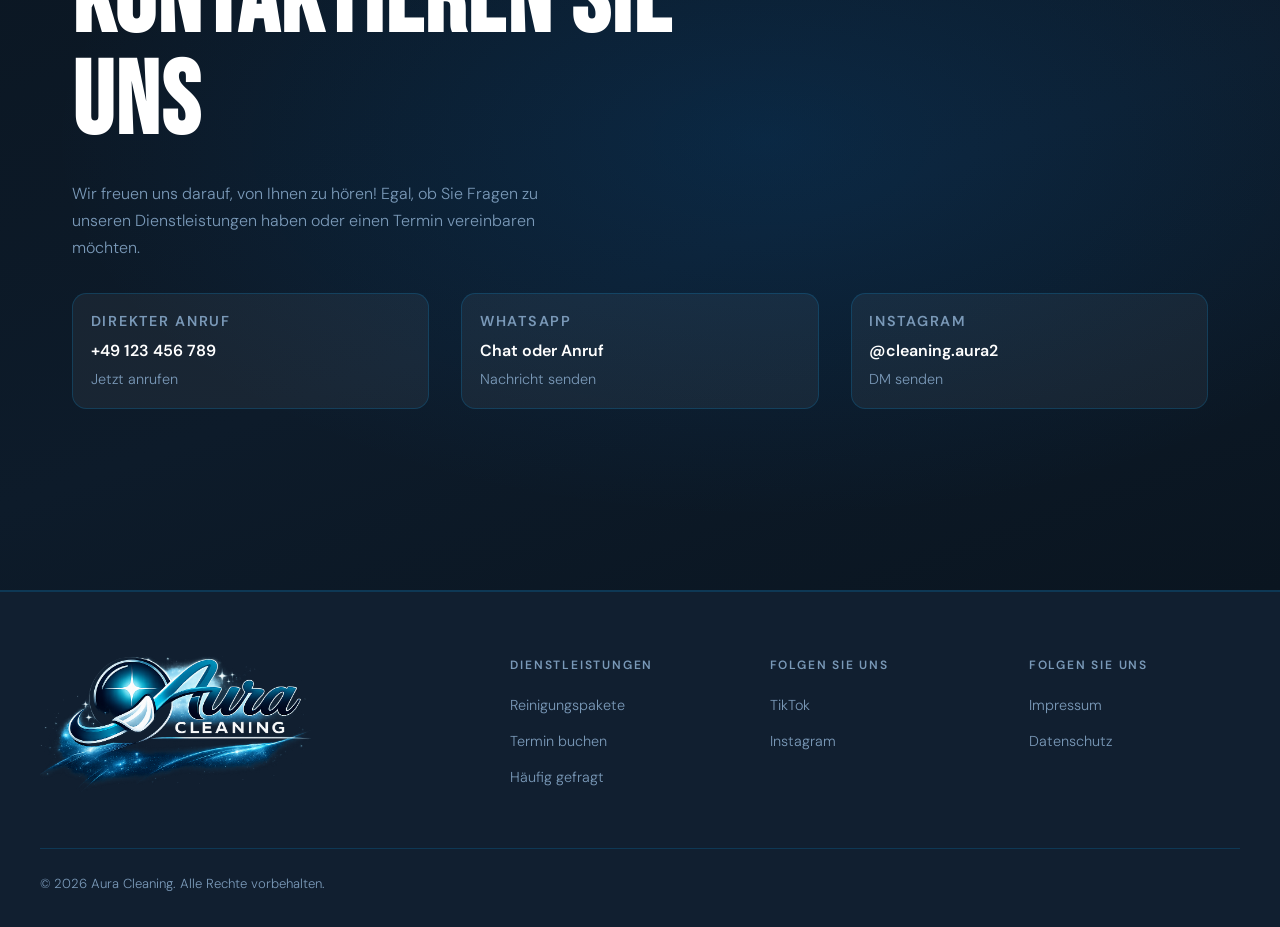
==== commit 1086d3e3: "persönliche Informationen auf Website entfernt weil nur ein Portfolio" ====
--- a/projects/AuraCleaning/index.html
+++ b/projects/AuraCleaning/index.html
@@ -176,20 +176,20 @@
                 Dienstleistungen haben oder einen Termin vereinbaren möchten.</p>
 
             <div class="kontakt-links">
-                <a href="tel:+4915567301235" class="kontakt-link-card">
+                <a href="tel:+49123456789" class="kontakt-link-card">
                     <span class="kontakt-link-label">Direkter Anruf</span>
-                    <strong>+49 155 67 301 235 </strong>
+                    <strong>+49 123 456 789 </strong>
                     <span>Jetzt anrufen</span>
                 </a>
 
-                <a href="https://wa.me/4915567301235?text=Hallo,%20ich%20interessiere%20mich%20für%20eine%20Aufbereitung"
+                <a href="https://whatsapp.com/"
                     class="kontakt-link-card" target="_blank" rel="noopener noreferrer">
                     <span class="kontakt-link-label">WhatsApp</span>
                     <strong>Chat oder Anruf</strong>
                     <span>Nachricht senden</span>
                 </a>
 
-                <a href="https://www.instagram.com/cleaning.aura2/" class="kontakt-link-card" target="_blank"
+                <a href="https://www.instagram.com/" class="kontakt-link-card" target="_blank"
                     rel="noopener noreferrer">
                     <span class="kontakt-link-label">Instagram</span>
                     <strong>@cleaning.aura2</strong>
@@ -224,10 +224,10 @@
             <div class="footer-column">
                 <h4>Folgen Sie uns</h4>
                 <ul>
-                    <li><a href="https://www.tiktok.com/@cleaning.aura" target="_blank"
+                    <li><a href="https://www.tiktok.com/" target="_blank"
                             rel="noopener noreferrer">TikTok</a>
                     </li>
-                    <li><a href="https://www.instagram.com/cleaning.aura2/" target="_blank"
+                    <li><a href="https://www.instagram.com/" target="_blank"
                             rel="noopener noreferrer">Instagram</a></li>
                 </ul>
             </div>
--- a/projects/AuraCleaning/styles.css
+++ b/projects/AuraCleaning/styles.css
@@ -35,15 +35,22 @@
 }
 
 body {
-    min-height: 100vh;
-    display: flex;
-    flex-direction: column;
     font-family: var(--font-body);
     background-color: var(--bg);
     color: var(--text);
     font-weight: 300;
     line-height: 1.65;
     -webkit-font-smoothing: antialiased;
+}
+
+body.legal-layout {
+    min-height: 100vh;
+    display: flex;
+    flex-direction: column;
+}
+
+.legal-layout > .footer {
+    margin-top: auto;
 }
 
 /* Links sehen normal aus */
@@ -609,7 +616,6 @@
 
 /* ─── Footer ─── */
 .footer {
-    margin-top: auto;
     background: var(--bg-2);
     border-top: 0.125rem solid var(--border);
     padding: 4rem 2rem 2rem;
